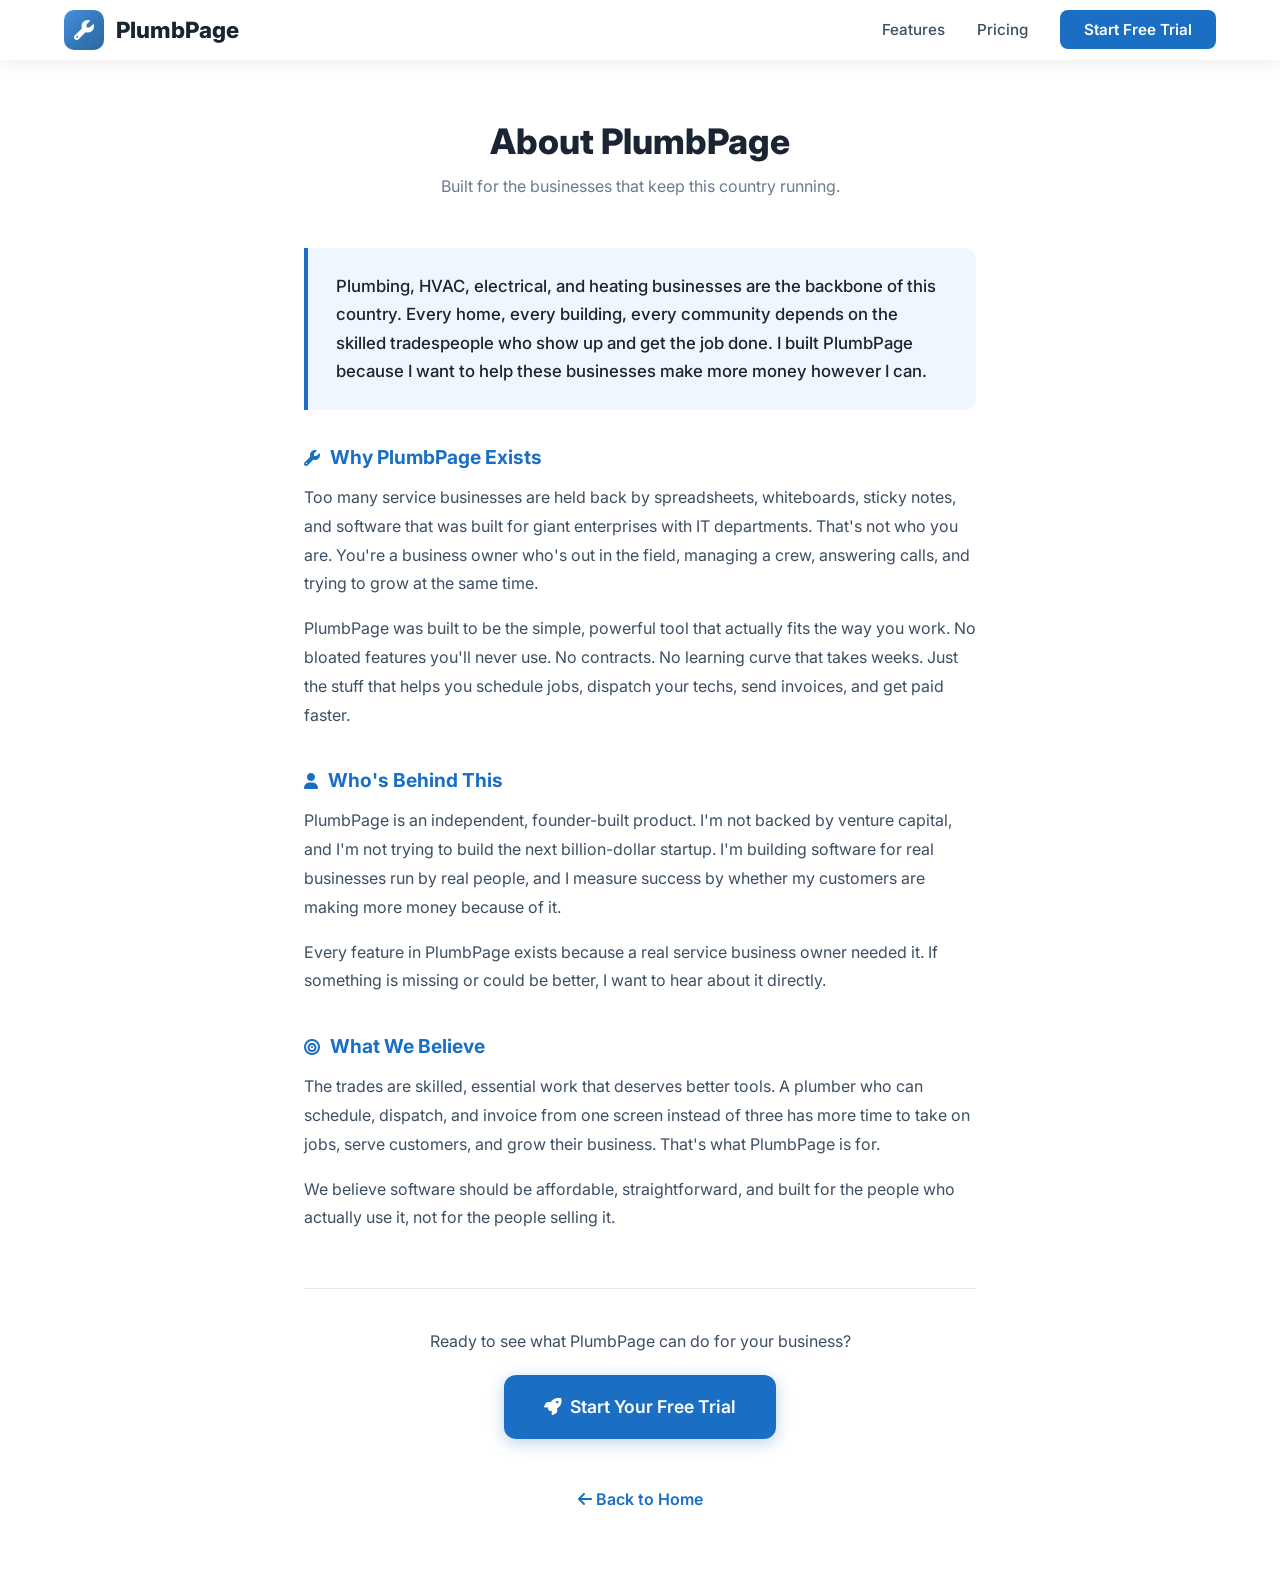
==== about.html @ 4abc488b "Add about page and link it from footer Co-Authored-By: Claude Opus 4.6 <noreply@anthropic.com>" ====
<!DOCTYPE html>
<html lang="en">
<head>
    <meta charset="UTF-8">
    <meta name="viewport" content="width=device-width, initial-scale=1.0">
    <title>PlumbPage — About</title>
    <meta name="description" content="PlumbPage was built to help plumbing, HVAC, electrical, and heating businesses make more money and run smarter. Learn why we built it.">
    <link rel="icon" type="image/png" href="assets/logo.png">
    <link rel="preconnect" href="https://fonts.googleapis.com">
    <link rel="preconnect" href="https://fonts.gstatic.com" crossorigin>
    <link href="https://fonts.googleapis.com/css2?family=Inter:wght@400;500;600;700;800&display=swap" rel="stylesheet">
    <link rel="stylesheet" href="https://cdnjs.cloudflare.com/ajax/libs/font-awesome/6.5.0/css/all.min.css">
    <link rel="stylesheet" href="assets/css/style.css">
    <style>
        .about-container { max-width: 720px; margin: 0 auto; padding: 120px 24px 80px; }
        .about-header { text-align: center; margin-bottom: 48px; }
        .about-header h1 { font-size: 2.2rem; font-weight: 800; color: var(--gray-900); margin-bottom: 12px; }
        .about-header p { color: var(--gray-500); font-size: 1rem; }
        .about-section { margin-bottom: 40px; }
        .about-section h2 {
            font-size: 1.2rem; font-weight: 700; color: var(--blue-500);
            margin-bottom: 14px; display: flex; align-items: center; gap: 10px;
        }
        .about-section h2 i { font-size: 1rem; }
        .about-section p {
            font-size: 1rem; line-height: 1.8; color: var(--gray-700); margin-bottom: 16px;
        }
        .about-highlight {
            background: var(--blue-50); border-left: 4px solid var(--blue-500);
            border-radius: 0 var(--radius) var(--radius) 0;
            padding: 24px 28px; margin: 36px 0;
        }
        .about-highlight p {
            font-size: 1.05rem; font-weight: 500; color: var(--gray-900);
            line-height: 1.7; margin: 0;
        }
        .about-cta {
            text-align: center; margin-top: 56px; padding-top: 40px;
            border-top: 1px solid var(--gray-200);
        }
        .about-cta p { color: var(--gray-700); font-size: 1rem; margin-bottom: 20px; }
        .about-cta .btn { display: inline-flex; align-items: center; gap: 8px; }
        .back-link { text-align: center; margin-top: 48px; }
        .back-link a { color: var(--blue-500); font-weight: 600; }
        .back-link a:hover { color: var(--blue-400); }
    </style>
</head>
<body>

<nav class="navbar scrolled">
    <div class="container">
        <a href="/" class="nav-logo" style="color: var(--gray-900);">
            <img src="assets/logo.png" alt="PlumbPage">
            PlumbPage
        </a>
        <ul class="nav-links">
            <li><a href="/#features">Features</a></li>
            <li><a href="/#pricing">Pricing</a></li>
            <li><a href="/#cta" class="nav-cta">Start Free Trial</a></li>
        </ul>
    </div>
</nav>

<div class="about-container">
    <div class="about-header">
        <h1>About PlumbPage</h1>
        <p>Built for the businesses that keep this country running.</p>
    </div>

    <div class="about-highlight">
        <p>Plumbing, HVAC, electrical, and heating businesses are the backbone of this country. Every home, every building, every community depends on the skilled tradespeople who show up and get the job done. I built PlumbPage because I want to help these businesses make more money however I can.</p>
    </div>

    <div class="about-section">
        <h2><i class="fas fa-wrench"></i> Why PlumbPage Exists</h2>
        <p>Too many service businesses are held back by spreadsheets, whiteboards, sticky notes, and software that was built for giant enterprises with IT departments. That's not who you are. You're a business owner who's out in the field, managing a crew, answering calls, and trying to grow at the same time.</p>
        <p>PlumbPage was built to be the simple, powerful tool that actually fits the way you work. No bloated features you'll never use. No contracts. No learning curve that takes weeks. Just the stuff that helps you schedule jobs, dispatch your techs, send invoices, and get paid faster.</p>
    </div>

    <div class="about-section">
        <h2><i class="fas fa-user"></i> Who's Behind This</h2>
        <p>PlumbPage is an independent, founder-built product. I'm not backed by venture capital, and I'm not trying to build the next billion-dollar startup. I'm building software for real businesses run by real people, and I measure success by whether my customers are making more money because of it.</p>
        <p>Every feature in PlumbPage exists because a real service business owner needed it. If something is missing or could be better, I want to hear about it directly.</p>
    </div>

    <div class="about-section">
        <h2><i class="fas fa-bullseye"></i> What We Believe</h2>
        <p>The trades are skilled, essential work that deserves better tools. A plumber who can schedule, dispatch, and invoice from one screen instead of three has more time to take on jobs, serve customers, and grow their business. That's what PlumbPage is for.</p>
        <p>We believe software should be affordable, straightforward, and built for the people who actually use it, not for the people selling it.</p>
    </div>

    <div class="about-cta">
        <p>Ready to see what PlumbPage can do for your business?</p>
        <a href="https://app.plumbpage.com/register" class="btn btn-primary btn-lg">
            <i class="fas fa-rocket"></i> Start Your Free Trial
        </a>
    </div>

    <div class="back-link">
        <a href="/"><i class="fas fa-arrow-left"></i> Back to Home</a>
    </div>
</div>

</body>
</html>
---- assets/css/style.css ----
/* ═══════════════════════════════════════════
   PlumbPage Marketing Site — Styles
   ═══════════════════════════════════════════ */

/* ── Reset & Base ── */
*, *::before, *::after { box-sizing: border-box; margin: 0; padding: 0; }

:root {
    --blue-900: #0a1628;
    --blue-800: #0f1f38;
    --blue-700: #142d4c;
    --blue-600: #1a4272;
    --blue-500: #1a6fc4;
    --blue-400: #2d8de8;
    --blue-300: #5eabf0;
    --blue-100: #e8f2fc;
    --blue-50:  #f0f6ff;
    --gray-900: #1a2433;
    --gray-700: #3d4f63;
    --gray-500: #6c7a8d;
    --gray-300: #b8c4d0;
    --gray-200: #e2e8f0;
    --gray-100: #f0f4f9;
    --gray-50:  #f8fafc;
    --white:    #ffffff;
    --green:    #198754;
    --orange:   #fd7e14;
    --red:      #dc3545;
    --radius:   12px;
    --radius-lg: 20px;
    --shadow-sm: 0 1px 3px rgba(0,0,0,.06);
    --shadow-md: 0 4px 16px rgba(0,0,0,.08);
    --shadow-lg: 0 12px 40px rgba(0,0,0,.12);
    --shadow-xl: 0 20px 60px rgba(0,0,0,.15);
    --transition: 0.3s cubic-bezier(.4,0,.2,1);
}

html { scroll-behavior: smooth; }

body {
    font-family: 'Inter', 'Segoe UI', system-ui, -apple-system, sans-serif;
    color: var(--gray-900);
    background: var(--white);
    line-height: 1.6;
    -webkit-font-smoothing: antialiased;
    overflow-x: hidden;
}

a { text-decoration: none; color: inherit; }
img { max-width: 100%; height: auto; }

.container {
    max-width: 1200px;
    margin: 0 auto;
    padding: 0 24px;
}

/* ── Typography ── */
h1, h2, h3, h4 { line-height: 1.2; font-weight: 700; }
h1 { font-size: clamp(2.2rem, 5vw, 3.5rem); }
h2 { font-size: clamp(1.8rem, 3.5vw, 2.5rem); }
h3 { font-size: 1.25rem; }

.section-label {
    display: inline-block;
    font-size: 0.8rem;
    font-weight: 700;
    text-transform: uppercase;
    letter-spacing: 2px;
    color: var(--blue-500);
    margin-bottom: 12px;
}

.section-title {
    margin-bottom: 16px;
    color: var(--gray-900);
}

.section-subtitle {
    font-size: 1.15rem;
    color: var(--gray-500);
    max-width: 640px;
    margin: 0 auto 48px;
}

.text-center { text-align: center; }

/* ── Buttons ── */
.btn {
    display: inline-flex;
    align-items: center;
    gap: 8px;
    padding: 14px 32px;
    border-radius: 10px;
    font-size: 1rem;
    font-weight: 600;
    border: none;
    cursor: pointer;
    transition: all var(--transition);
    white-space: nowrap;
}

.btn-primary {
    background: var(--blue-500);
    color: var(--white);
    box-shadow: 0 4px 16px rgba(26,111,196,.3);
}
.btn-primary:hover {
    background: var(--blue-400);
    transform: translateY(-2px);
    box-shadow: 0 8px 24px rgba(26,111,196,.4);
}

.btn-outline {
    background: transparent;
    color: var(--white);
    border: 2px solid rgba(255,255,255,.3);
}
.btn-outline:hover {
    background: rgba(255,255,255,.1);
    border-color: rgba(255,255,255,.6);
}

.btn-dark {
    background: var(--gray-900);
    color: var(--white);
}
.btn-dark:hover {
    background: var(--blue-700);
    transform: translateY(-2px);
}

.btn-white {
    background: var(--white);
    color: var(--blue-500);
    box-shadow: var(--shadow-md);
}
.btn-white:hover {
    transform: translateY(-2px);
    box-shadow: var(--shadow-lg);
}

.btn-lg {
    padding: 18px 40px;
    font-size: 1.1rem;
    border-radius: 12px;
}

/* ── Navbar ── */
.navbar {
    position: fixed;
    top: 0;
    left: 0;
    right: 0;
    z-index: 1000;
    padding: 16px 0;
    transition: all var(--transition);
}

.navbar.scrolled {
    background: rgba(255,255,255,.95);
    backdrop-filter: blur(20px);
    box-shadow: 0 2px 20px rgba(0,0,0,.08);
    padding: 10px 0;
}

.navbar .container {
    display: flex;
    align-items: center;
    justify-content: space-between;
}

.nav-logo {
    display: flex;
    align-items: center;
    gap: 12px;
    font-size: 1.4rem;
    font-weight: 800;
    color: var(--white);
}

.navbar.scrolled .nav-logo { color: var(--gray-900); }

.nav-logo img {
    width: 40px;
    height: 40px;
    border-radius: 10px;
}

.nav-links {
    display: flex;
    align-items: center;
    gap: 32px;
    list-style: none;
}

.nav-links a {
    font-size: 0.95rem;
    font-weight: 500;
    color: rgba(255,255,255,.8);
    transition: color var(--transition);
}

.nav-links a:hover { color: var(--white); }

.navbar.scrolled .nav-links a { color: var(--gray-700); }
.navbar.scrolled .nav-links a:hover { color: var(--blue-500); }

.nav-cta {
    padding: 10px 24px !important;
    background: var(--blue-500);
    color: var(--white) !important;
    border-radius: 8px;
    font-weight: 600 !important;
}
.nav-cta:hover {
    background: var(--blue-400) !important;
    color: var(--white) !important;
}

.nav-toggle {
    display: none;
    background: none;
    border: none;
    font-size: 1.5rem;
    color: var(--white);
    cursor: pointer;
}
.navbar.scrolled .nav-toggle { color: var(--gray-900); }

/* ── Hero ── */
.hero {
    position: relative;
    min-height: 100vh;
    display: flex;
    align-items: center;
    background: linear-gradient(135deg, var(--blue-900) 0%, var(--blue-700) 40%, var(--blue-600) 100%);
    overflow: hidden;
    padding: 120px 0 80px;
}

.hero::before {
    content: '';
    position: absolute;
    inset: 0;
    background: radial-gradient(circle at 70% 30%, rgba(45,141,232,.15) 0%, transparent 60%),
                radial-gradient(circle at 20% 80%, rgba(26,111,196,.1) 0%, transparent 50%);
}

.hero-grid {
    display: grid;
    grid-template-columns: 1fr 1.1fr;
    gap: 60px;
    align-items: center;
    position: relative;
    z-index: 1;
}

.hero-badge {
    display: inline-flex;
    align-items: center;
    gap: 8px;
    padding: 6px 16px;
    background: rgba(255,255,255,.1);
    border: 1px solid rgba(255,255,255,.15);
    border-radius: 100px;
    font-size: 0.85rem;
    color: var(--blue-300);
    margin-bottom: 24px;
    backdrop-filter: blur(10px);
}

.hero-badge i { font-size: 0.75rem; }

.hero h1 {
    color: var(--white);
    margin-bottom: 20px;
}

.hero h1 span {
    background: linear-gradient(135deg, var(--blue-300), #93ccff);
    -webkit-background-clip: text;
    -webkit-text-fill-color: transparent;
    background-clip: text;
}

.hero-description strong {
    color: #ff6b00;
    font-weight: 700;
}

.hero-description {
    font-size: 1.2rem;
    color: rgba(255,255,255,.7);
    margin-bottom: 36px;
    line-height: 1.7;
    max-width: 520px;
}

.hero-buttons {
    display: flex;
    gap: 16px;
    flex-wrap: wrap;
}

.hero-stats {
    display: flex;
    gap: 40px;
    margin-top: 48px;
    padding-top: 32px;
    border-top: 1px solid rgba(255,255,255,.1);
}

.hero-stat-value {
    font-size: 1.8rem;
    font-weight: 800;
    color: var(--white);
}

.hero-stat-label {
    font-size: 0.85rem;
    color: rgba(255,255,255,.5);
    margin-top: 4px;
}

.hero-image {
    position: relative;
}

.hero-image img {
    border-radius: var(--radius-lg);
    box-shadow: 0 30px 80px rgba(0,0,0,.4);
    border: 1px solid rgba(255,255,255,.1);
}

.hero-image-glow {
    position: absolute;
    inset: -20%;
    background: radial-gradient(circle, rgba(26,111,196,.2) 0%, transparent 70%);
    z-index: -1;
}

/* ── Logos / Social Proof ── */
.social-proof {
    padding: 60px 0;
    background: var(--gray-50);
    border-top: 1px solid var(--gray-200);
    border-bottom: 1px solid var(--gray-200);
}

.social-proof p strong {
    color: #ff6b00;
    font-weight: 700;
    text-transform: uppercase;
}

.section-subtitle strong {
    color: #ff6b00;
    font-weight: 700;
}

.social-proof p {
    text-align: center;
    font-size: 0.9rem;
    color: var(--gray-500);
    font-weight: 500;
    text-transform: uppercase;
    letter-spacing: 1.5px;
    margin-bottom: 32px;
}

.proof-stats {
    display: flex;
    justify-content: center;
    gap: 80px;
    flex-wrap: wrap;
}

.proof-stat {
    text-align: center;
}

.proof-stat-value {
    font-size: 2rem;
    font-weight: 800;
    color: var(--blue-500);
}

.proof-stat-label {
    font-size: 0.9rem;
    color: var(--gray-500);
    margin-top: 4px;
}

/* ── Features Section ── */
.features {
    padding: 100px 0;
    background: var(--white);
}

.features-grid {
    display: grid;
    grid-template-columns: repeat(3, 1fr);
    gap: 32px;
    margin-top: 16px;
}

.feature-card {
    padding: 36px;
    border-radius: var(--radius-lg);
    border: 1px solid var(--gray-200);
    transition: all var(--transition);
    background: var(--white);
}

.feature-card:hover {
    border-color: var(--blue-400);
    box-shadow: var(--shadow-lg);
    transform: translateY(-4px);
}

.feature-icon {
    width: 56px;
    height: 56px;
    border-radius: 14px;
    display: flex;
    align-items: center;
    justify-content: center;
    font-size: 1.4rem;
    margin-bottom: 20px;
}

.feature-icon.blue  { background: var(--blue-100); color: var(--blue-500); }
.feature-icon.green { background: #e8f5e9; color: var(--green); }
.feature-icon.orange { background: #fff3e0; color: var(--orange); }
.feature-icon.red   { background: #fce4ec; color: var(--red); }
.feature-icon.purple { background: #f3e5f5; color: #7b1fa2; }
.feature-icon.teal  { background: #e0f7fa; color: #00897b; }

.feature-card h3 {
    margin-bottom: 10px;
    color: var(--gray-900);
}

.feature-card p {
    color: var(--gray-500);
    font-size: 0.95rem;
    line-height: 1.6;
}

/* ── Screenshot Showcase ── */
.showcase {
    padding: 100px 0;
    background: var(--gray-50);
}

.showcase-tabs {
    display: flex;
    justify-content: center;
    gap: 8px;
    margin-bottom: 48px;
    flex-wrap: wrap;
}

.showcase-tab {
    padding: 10px 24px;
    border-radius: 100px;
    font-size: 0.9rem;
    font-weight: 600;
    border: 1px solid var(--gray-200);
    background: var(--white);
    color: var(--gray-500);
    cursor: pointer;
    transition: all var(--transition);
}

.showcase-tab:hover {
    border-color: var(--blue-400);
    color: var(--blue-500);
}

.showcase-tab.active {
    background: var(--blue-500);
    color: var(--white);
    border-color: var(--blue-500);
}

.showcase-image-wrapper {
    position: relative;
    max-width: 1000px;
    margin: 0 auto;
}

.showcase-image {
    border-radius: var(--radius-lg);
    box-shadow: var(--shadow-xl);
    border: 1px solid var(--gray-200);
    width: 100%;
    position: absolute;
    top: 0; left: 0;
    opacity: 0;
    transition: opacity 0.25s ease;
    pointer-events: none;
}

.showcase-image.active {
    position: relative;
    opacity: 1;
    pointer-events: auto;
}

.showcase-caption {
    text-align: center;
    margin-top: 24px;
    font-size: 0.95rem;
    color: var(--gray-500);
}

/* ── How It Works ── */
.how-it-works {
    padding: 100px 0;
    background: var(--white);
}

.steps {
    display: grid;
    grid-template-columns: repeat(3, 1fr);
    gap: 48px;
    margin-top: 16px;
}

.step {
    text-align: center;
    position: relative;
}

.step-number {
    width: 64px;
    height: 64px;
    border-radius: 50%;
    background: var(--blue-100);
    color: var(--blue-500);
    font-size: 1.5rem;
    font-weight: 800;
    display: flex;
    align-items: center;
    justify-content: center;
    margin: 0 auto 20px;
}

.step h3 { margin-bottom: 10px; }

.step p {
    color: var(--gray-500);
    font-size: 0.95rem;
}

/* ── Pricing ── */
.pricing {
    padding: 100px 0;
    background: var(--gray-50);
}

.pricing-grid {
    display: grid;
    grid-template-columns: repeat(3, 1fr);
    gap: 24px;
    max-width: 960px;
    margin: 0 auto;
}

.pricing-card {
    background: var(--white);
    border-radius: var(--radius-lg);
    padding: 40px;
    border: 2px solid var(--gray-200);
    transition: all var(--transition);
    position: relative;
}

.pricing-card.featured {
    border-color: var(--blue-500);
    box-shadow: var(--shadow-lg);
}

.pricing-card.featured::before {
    content: 'Most Popular';
    position: absolute;
    top: -14px;
    left: 50%;
    transform: translateX(-50%);
    background: var(--blue-500);
    color: var(--white);
    padding: 4px 20px;
    border-radius: 100px;
    font-size: 0.8rem;
    font-weight: 700;
}

.pricing-name {
    font-size: 1.1rem;
    font-weight: 700;
    color: var(--gray-900);
    margin-bottom: 8px;
}

.pricing-price {
    font-size: 3rem;
    font-weight: 800;
    color: var(--gray-900);
    margin-bottom: 4px;
}

.pricing-price span {
    font-size: 1rem;
    font-weight: 500;
    color: var(--gray-500);
}

.pricing-description {
    font-size: 0.9rem;
    color: var(--gray-500);
    margin-bottom: 28px;
    padding-bottom: 28px;
    border-bottom: 1px solid var(--gray-200);
}

.pricing-features {
    list-style: none;
    margin-bottom: 32px;
}

.pricing-features li {
    padding: 8px 0;
    font-size: 0.95rem;
    color: var(--gray-700);
    display: flex;
    align-items: center;
    gap: 12px;
}

.pricing-features li i {
    color: var(--green);
    font-size: 0.85rem;
    width: 20px;
    text-align: center;
}

.pricing-card .btn { width: 100%; justify-content: center; }

/* ── Testimonials ── */
.testimonials {
    padding: 100px 0;
    background: var(--white);
}

.testimonials-grid {
    display: grid;
    grid-template-columns: repeat(3, 1fr);
    gap: 32px;
}

.testimonial-card {
    padding: 32px;
    border-radius: var(--radius-lg);
    border: 1px solid var(--gray-200);
    background: var(--white);
}

.testimonial-stars {
    color: #f59e0b;
    margin-bottom: 16px;
    font-size: 0.9rem;
}

.testimonial-text {
    font-size: 1rem;
    color: var(--gray-700);
    line-height: 1.7;
    margin-bottom: 20px;
}

.testimonial-author {
    display: flex;
    align-items: center;
    gap: 12px;
}

.testimonial-avatar {
    width: 44px;
    height: 44px;
    border-radius: 50%;
    background: var(--blue-100);
    color: var(--blue-500);
    display: flex;
    align-items: center;
    justify-content: center;
    font-weight: 700;
    font-size: 0.9rem;
}

.testimonial-name {
    font-weight: 600;
    font-size: 0.95rem;
}

.testimonial-role {
    font-size: 0.8rem;
    color: var(--gray-500);
}

/* ── CTA Section ── */
.cta {
    padding: 100px 0;
    background: linear-gradient(135deg, var(--blue-900) 0%, var(--blue-700) 50%, var(--blue-600) 100%);
    position: relative;
    overflow: hidden;
}

.cta::before {
    content: '';
    position: absolute;
    inset: 0;
    background: radial-gradient(circle at 30% 50%, rgba(45,141,232,.15) 0%, transparent 60%);
}

.cta .container {
    position: relative;
    z-index: 1;
    text-align: center;
}

.cta h2 {
    color: var(--white);
    margin-bottom: 16px;
}

.cta p {
    color: rgba(255,255,255,.7);
    font-size: 1.15rem;
    max-width: 540px;
    margin: 0 auto 36px;
}

.cta-buttons {
    display: flex;
    justify-content: center;
    gap: 16px;
    flex-wrap: wrap;
}

/* ── Footer ── */
.footer {
    padding: 60px 0 30px;
    background: var(--blue-900);
    color: rgba(255,255,255,.6);
}

.footer-grid {
    display: grid;
    grid-template-columns: 1.5fr 1fr 1fr 1fr;
    gap: 48px;
    margin-bottom: 48px;
}

.footer-brand {
    display: flex;
    align-items: center;
    gap: 12px;
    font-size: 1.3rem;
    font-weight: 800;
    color: var(--white);
    margin-bottom: 16px;
}

.footer-brand img {
    width: 36px;
    height: 36px;
    border-radius: 8px;
}

.footer-description {
    font-size: 0.9rem;
    line-height: 1.7;
    max-width: 300px;
}

.footer h4 {
    color: var(--white);
    font-size: 0.9rem;
    text-transform: uppercase;
    letter-spacing: 1px;
    margin-bottom: 20px;
}

.footer-links {
    list-style: none;
}

.footer-links li { margin-bottom: 10px; }

.footer-links a {
    font-size: 0.9rem;
    color: rgba(255,255,255,.6);
    transition: color var(--transition);
}

.footer-links a:hover { color: var(--white); }

.footer-bottom {
    padding-top: 30px;
    border-top: 1px solid rgba(255,255,255,.1);
    display: flex;
    justify-content: space-between;
    align-items: center;
    font-size: 0.85rem;
}

.footer-social {
    display: flex;
    gap: 16px;
}

.footer-social a {
    color: rgba(255,255,255,.5);
    font-size: 1.1rem;
    transition: color var(--transition);
}

.footer-social a:hover { color: var(--white); }

/* ── Responsive ── */
@media (max-width: 968px) {
    .hero-grid { grid-template-columns: 1fr; text-align: center; }
    .hero-description { margin-left: auto; margin-right: auto; }
    .hero-buttons { justify-content: center; }
    .hero-stats { justify-content: center; }
    .hero-image { margin-top: 40px; }
    .features-grid { grid-template-columns: repeat(2, 1fr); }
    .steps { grid-template-columns: 1fr; gap: 32px; }
    .pricing-grid { grid-template-columns: 1fr; max-width: 400px; }
    .tech-app-section > .container > div { grid-template-columns: 1fr !important; text-align: center; }
    .tech-app-section .section-title { text-align: center !important; }
    .testimonials-grid { grid-template-columns: 1fr; }
    .footer-grid { grid-template-columns: repeat(2, 1fr); }
    .features { padding: 60px 0; }
    .showcase { padding: 60px 0; }
    .how-it-works { padding: 60px 0; }
    .pricing { padding: 60px 0; }
    .cta { padding: 60px 0; }
}

@media (max-width: 640px) {
    .nav-links { display: none; }
    .nav-links.open {
        display: flex;
        flex-direction: column;
        position: absolute;
        top: 100%;
        left: 0;
        right: 0;
        background: var(--white);
        padding: 24px;
        box-shadow: var(--shadow-lg);
        border-radius: 0 0 var(--radius) var(--radius);
        gap: 12px;
    }
    .nav-links.open a { color: var(--gray-700); }
    .nav-links.open .nav-cta { text-align: center; }
    .nav-toggle { display: block; }
    .features-grid { grid-template-columns: 1fr; }
    .feature-card { padding: 24px; }
    .tech-app-section > .container > div { grid-template-columns: 1fr !important; }
    section > .container > div[style*="grid-template-columns:repeat(3"] { grid-template-columns: 1fr !important; }
    .hero { padding: 100px 0 60px; min-height: auto; }
    .hero h1 { font-size: 1.8rem; }
    .hero-description { font-size: 1rem; }
    .hero-badge { font-size: 0.75rem; }
    .hero-buttons { flex-direction: column; align-items: center; }
    .hero-buttons .btn { width: 100%; justify-content: center; }
    .hero-stats { gap: 20px; flex-wrap: wrap; justify-content: center; }
    .hero-stat-value { font-size: 1.4rem; }
    .social-proof { padding: 40px 0; }
    .social-proof p { font-size: 0.75rem; letter-spacing: 1px; }
    .proof-stats { gap: 24px; }
    .proof-stat-value { font-size: 1.4rem; }
    .section-subtitle { font-size: 1rem; margin-bottom: 32px; }
    .showcase-tabs { gap: 4px; }
    .showcase-tab { padding: 6px 12px; font-size: 0.75rem; }
    .pricing-card { padding: 28px; }
    .pricing-price { font-size: 2.4rem; }
    .cta h2 { font-size: 1.5rem; }
    .cta p { font-size: 1rem; }
    .cta-buttons { flex-direction: column; align-items: center; }
    .cta-buttons .btn { width: 100%; justify-content: center; }
    .footer-grid { grid-template-columns: 1fr; gap: 32px; }
    .footer-bottom { flex-direction: column; gap: 16px; text-align: center; }
    .footer { padding: 40px 0 24px; }
    .container { padding: 0 16px; }
}
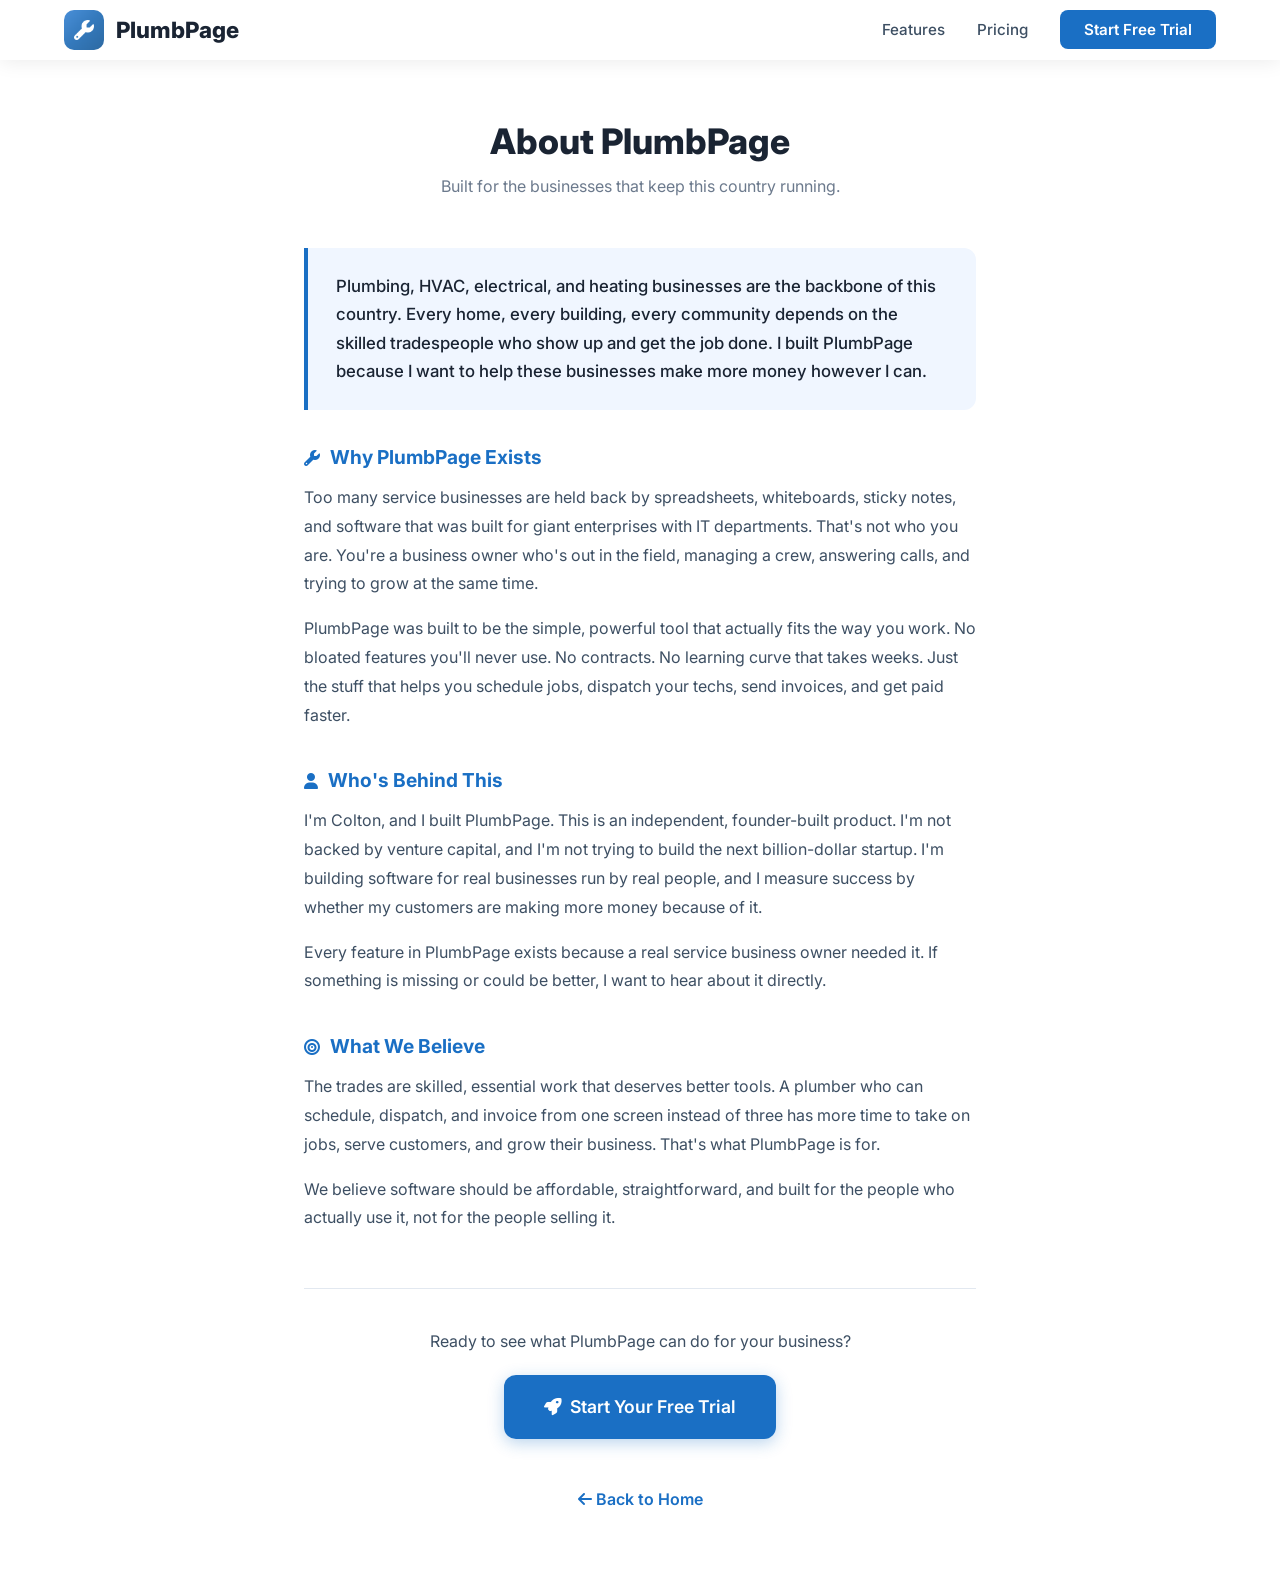
==== commit 647291c8: "Add founder name to about page Co-Authored-By: Claude Opus 4.6 <noreply@anthropic.com>" ====
--- a/about.html
+++ b/about.html
@@ -79,7 +79,7 @@
 
     <div class="about-section">
         <h2><i class="fas fa-user"></i> Who's Behind This</h2>
-        <p>PlumbPage is an independent, founder-built product. I'm not backed by venture capital, and I'm not trying to build the next billion-dollar startup. I'm building software for real businesses run by real people, and I measure success by whether my customers are making more money because of it.</p>
+        <p>I'm Colton, and I built PlumbPage. This is an independent, founder-built product. I'm not backed by venture capital, and I'm not trying to build the next billion-dollar startup. I'm building software for real businesses run by real people, and I measure success by whether my customers are making more money because of it.</p>
         <p>Every feature in PlumbPage exists because a real service business owner needed it. If something is missing or could be better, I want to hear about it directly.</p>
     </div>
 
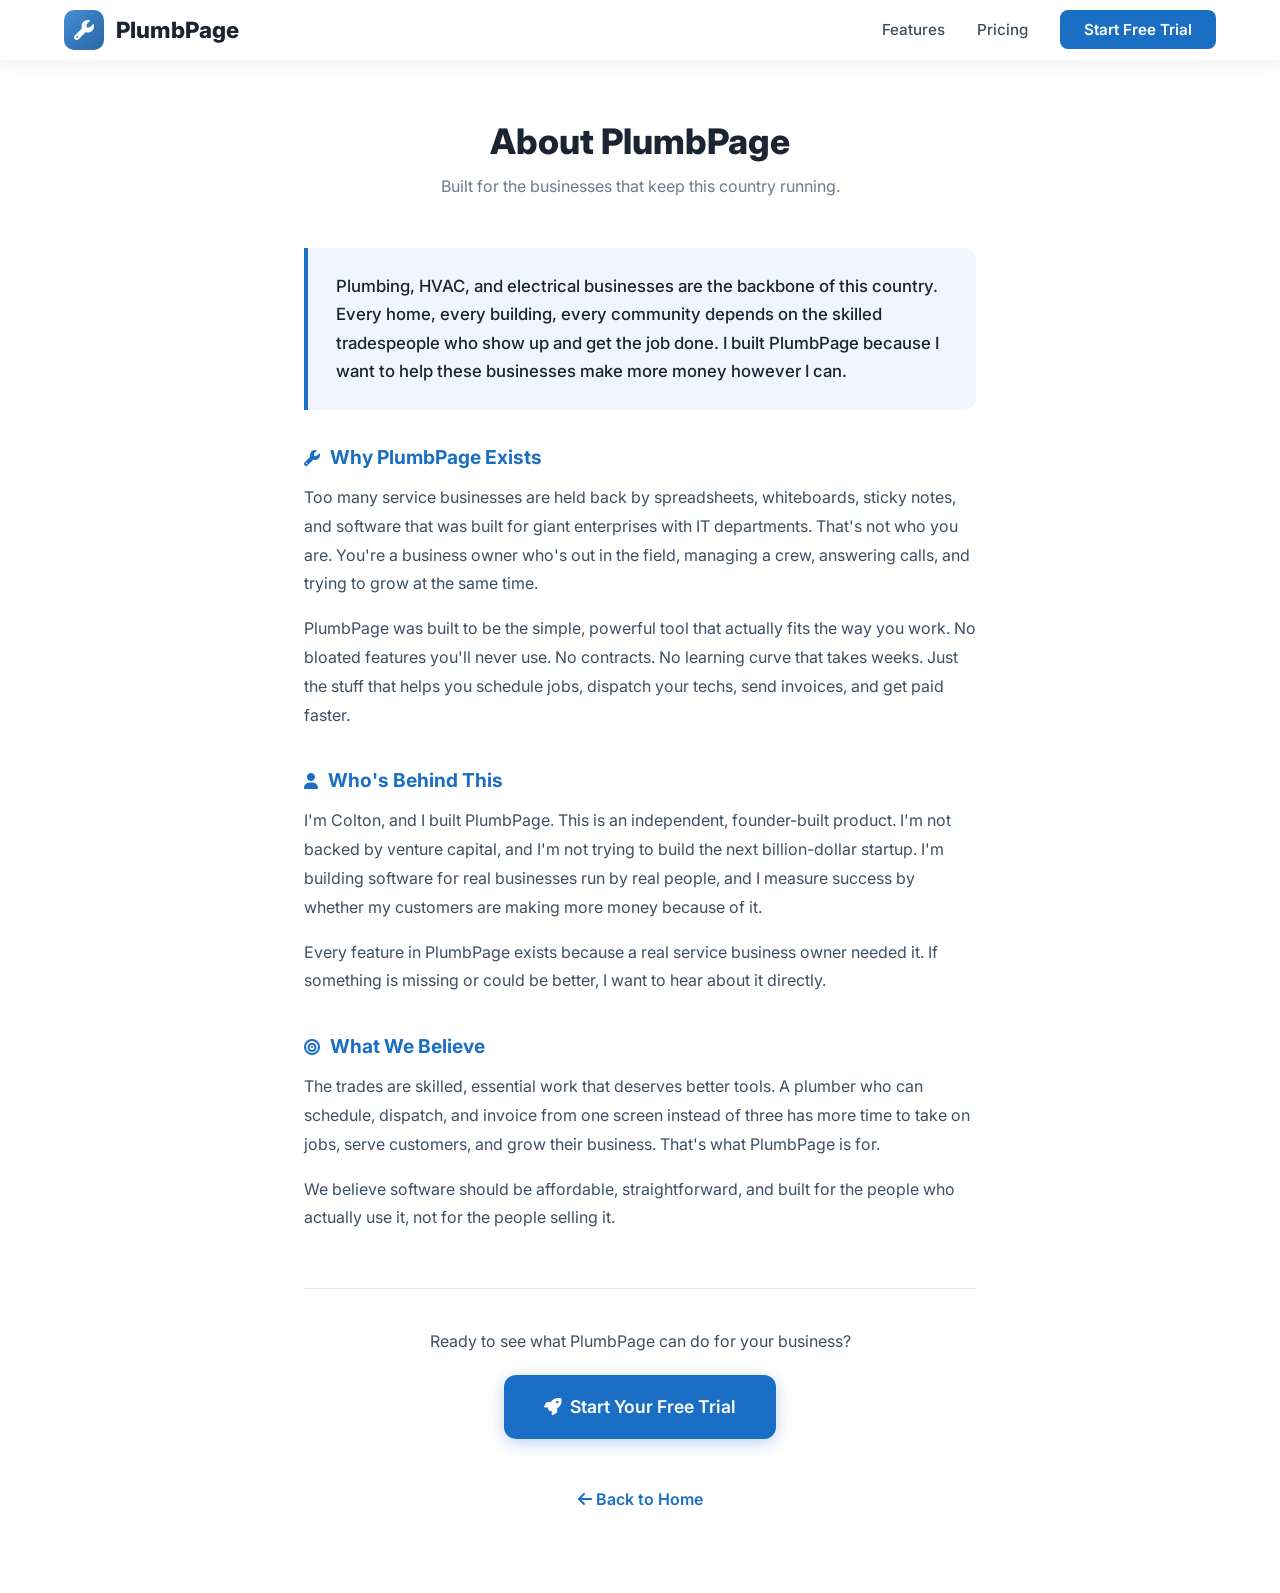
==== commit eb1aeac9: "Remove redundant "heating" — HVAC already covers it Replaced all instances of "plumbing, HVAC, elect" ====
--- a/about.html
+++ b/about.html
@@ -4,7 +4,7 @@
     <meta charset="UTF-8">
     <meta name="viewport" content="width=device-width, initial-scale=1.0">
     <title>PlumbPage — About</title>
-    <meta name="description" content="PlumbPage was built to help plumbing, HVAC, electrical, and heating businesses make more money and run smarter. Learn why we built it.">
+    <meta name="description" content="PlumbPage was built to help plumbing, HVAC, and electrical businesses make more money and run smarter. Learn why we built it.">
     <link rel="icon" type="image/png" href="assets/logo.png">
     <link rel="preconnect" href="https://fonts.googleapis.com">
     <link rel="preconnect" href="https://fonts.gstatic.com" crossorigin>
@@ -68,7 +68,7 @@
     </div>
 
     <div class="about-highlight">
-        <p>Plumbing, HVAC, electrical, and heating businesses are the backbone of this country. Every home, every building, every community depends on the skilled tradespeople who show up and get the job done. I built PlumbPage because I want to help these businesses make more money however I can.</p>
+        <p>Plumbing, HVAC, and electrical businesses are the backbone of this country. Every home, every building, every community depends on the skilled tradespeople who show up and get the job done. I built PlumbPage because I want to help these businesses make more money however I can.</p>
     </div>
 
     <div class="about-section">
--- a/assets/css/style.css
+++ b/assets/css/style.css
@@ -260,14 +260,15 @@
     display: inline-flex;
     align-items: center;
     gap: 8px;
-    padding: 6px 16px;
-    background: rgba(255,255,255,.1);
-    border: 1px solid rgba(255,255,255,.15);
-    border-radius: 100px;
+    padding: 0;
+    background: none;
+    border: none;
+    border-radius: 0;
     font-size: 0.85rem;
     color: var(--blue-300);
     margin-bottom: 24px;
-    backdrop-filter: blur(10px);
+    font-weight: 500;
+    letter-spacing: 0.02em;
 }
 
 .hero-badge i { font-size: 0.75rem; }
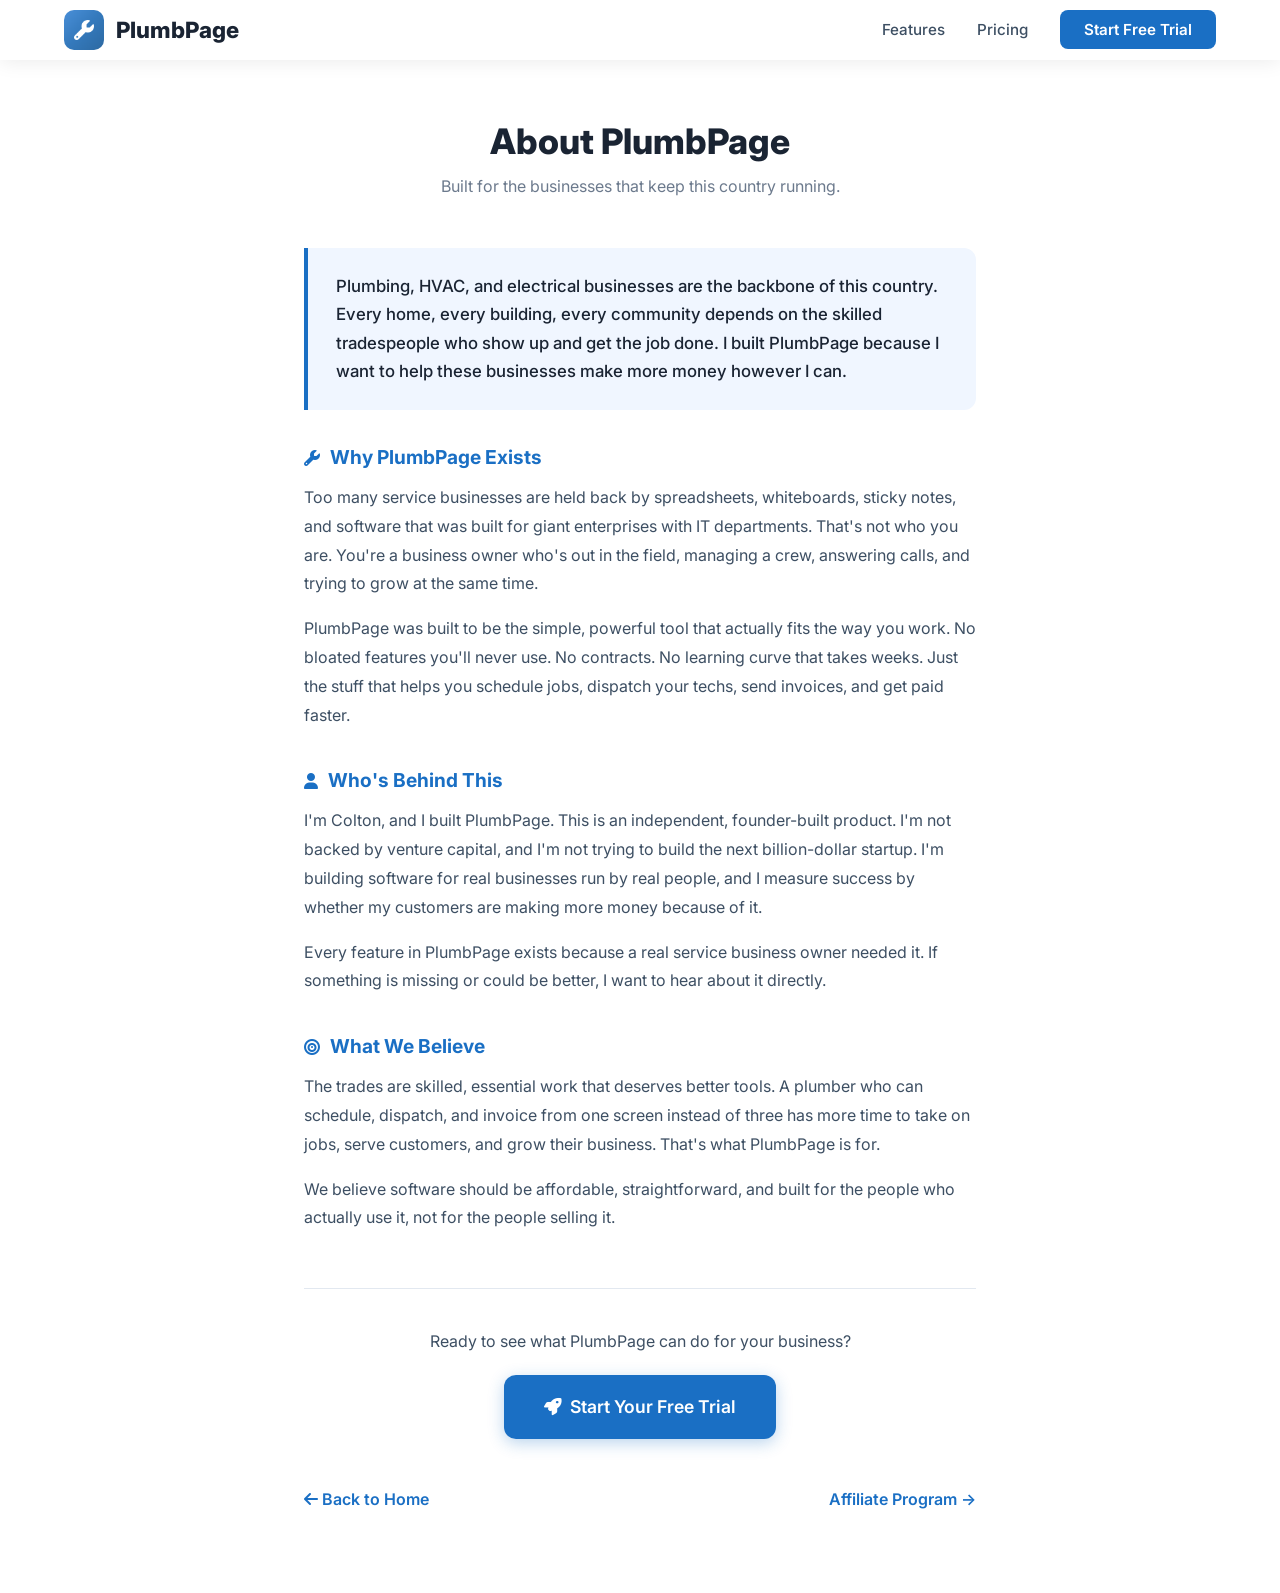
==== commit 5a28a011: "Add affiliate program link to site footer and about page Co-Authored-By: Claude Sonnet 4.6 <noreply@" ====
--- a/about.html
+++ b/about.html
@@ -3,8 +3,48 @@
 <head>
     <meta charset="UTF-8">
     <meta name="viewport" content="width=device-width, initial-scale=1.0">
-    <title>PlumbPage — About</title>
-    <meta name="description" content="PlumbPage was built to help plumbing, HVAC, and electrical businesses make more money and run smarter. Learn why we built it.">
+    <title>About PlumbPage | Founder-Built Field Service Software for Plumbers</title>
+    <meta name="description" content="PlumbPage was built by someone who saw plumbing businesses drowning in paperwork. Learn who we are, why we built it, and what makes PlumbPage different from generic field service software.">
+    <meta name="robots" content="index, follow">
+    <link rel="canonical" href="https://plumbpage.com/about.html">
+    <meta property="og:type" content="website">
+    <meta property="og:url" content="https://plumbpage.com/about.html">
+    <meta property="og:title" content="About PlumbPage | Founder-Built Field Service Software">
+    <meta property="og:description" content="PlumbPage was built for plumbing, HVAC, and electrical businesses by someone who saw the industry firsthand. No fluff — just tools that help you run a tighter operation.">
+    <meta property="og:image" content="https://plumbpage.com/assets/screenshots/dashboard.png">
+    <meta property="og:site_name" content="PlumbPage">
+    <meta name="twitter:card" content="summary_large_image">
+    <meta name="twitter:title" content="About PlumbPage | Founder-Built Field Service Software">
+    <meta name="twitter:description" content="PlumbPage was built for plumbing, HVAC, and electrical businesses by someone who saw the industry firsthand.">
+    <meta name="twitter:image" content="https://plumbpage.com/assets/screenshots/dashboard.png">
+    <script type="application/ld+json">
+    {
+      "@context": "https://schema.org",
+      "@type": "AboutPage",
+      "name": "About PlumbPage",
+      "url": "https://plumbpage.com/about.html",
+      "description": "PlumbPage is all-in-one field service management software built for plumbing, HVAC, and electrical businesses.",
+      "breadcrumb": {
+        "@type": "BreadcrumbList",
+        "itemListElement": [
+          { "@type": "ListItem", "position": 1, "name": "PlumbPage", "item": "https://plumbpage.com" },
+          { "@type": "ListItem", "position": 2, "name": "About", "item": "https://plumbpage.com/about.html" }
+        ]
+      },
+      "publisher": {
+        "@type": "Organization",
+        "name": "PlumbPage",
+        "url": "https://plumbpage.com",
+        "logo": "https://plumbpage.com/assets/logo.png",
+        "description": "All-in-one field service management software for plumbing, HVAC, and electrical businesses.",
+        "contactPoint": {
+          "@type": "ContactPoint",
+          "email": "colton@plumbpage.com",
+          "contactType": "customer support"
+        }
+      }
+    }
+    </script>
     <link rel="icon" type="image/png" href="assets/logo.png">
     <link rel="preconnect" href="https://fonts.googleapis.com">
     <link rel="preconnect" href="https://fonts.gstatic.com" crossorigin>
@@ -58,6 +98,9 @@
             <li><a href="/#pricing">Pricing</a></li>
             <li><a href="/#cta" class="nav-cta">Start Free Trial</a></li>
         </ul>
+        <button class="nav-toggle" aria-label="Toggle menu">
+            <i class="fas fa-bars"></i>
+        </button>
     </div>
 </nav>
 
@@ -96,8 +139,9 @@
         </a>
     </div>
 
-    <div class="back-link">
+    <div class="back-link" style="display:flex;justify-content:space-between;align-items:center;flex-wrap:wrap;gap:12px;">
         <a href="/"><i class="fas fa-arrow-left"></i> Back to Home</a>
+        <a href="https://app.plumbpage.com/affiliates/apply">Affiliate Program →</a>
     </div>
 </div>
 
--- a/assets/css/style.css
+++ b/assets/css/style.css
@@ -33,6 +33,8 @@
     --shadow-lg: 0 12px 40px rgba(0,0,0,.12);
     --shadow-xl: 0 20px 60px rgba(0,0,0,.15);
     --transition: 0.3s cubic-bezier(.4,0,.2,1);
+    --ease-out: cubic-bezier(0.23, 1, 0.32, 1);
+    --ease-in-out: cubic-bezier(0.77, 0, 0.175, 1);
 }
 
 html { scroll-behavior: smooth; }
@@ -96,7 +98,7 @@
     font-weight: 600;
     border: none;
     cursor: pointer;
-    transition: all var(--transition);
+    transition: transform 160ms var(--ease-out), box-shadow 160ms var(--ease-out), background-color 160ms var(--ease-out), border-color 160ms var(--ease-out);
     white-space: nowrap;
 }
 
@@ -110,6 +112,7 @@
     transform: translateY(-2px);
     box-shadow: 0 8px 24px rgba(26,111,196,.4);
 }
+.btn-primary:active { transform: scale(0.97); box-shadow: 0 2px 8px rgba(26,111,196,.3); }
 
 .btn-outline {
     background: transparent;
@@ -120,6 +123,7 @@
     background: rgba(255,255,255,.1);
     border-color: rgba(255,255,255,.6);
 }
+.btn-outline:active { transform: scale(0.97); }
 
 .btn-dark {
     background: var(--gray-900);
@@ -129,6 +133,7 @@
     background: var(--blue-700);
     transform: translateY(-2px);
 }
+.btn-dark:active { transform: scale(0.97); }
 
 .btn-white {
     background: var(--white);
@@ -139,6 +144,7 @@
     transform: translateY(-2px);
     box-shadow: var(--shadow-lg);
 }
+.btn-white:active { transform: scale(0.97); box-shadow: var(--shadow-sm); }
 
 .btn-lg {
     padding: 18px 40px;
@@ -154,7 +160,7 @@
     right: 0;
     z-index: 1000;
     padding: 16px 0;
-    transition: all var(--transition);
+    transition: background-color 0.3s var(--ease-out), box-shadow 0.3s var(--ease-out), padding 0.3s var(--ease-out);
 }
 
 .navbar.scrolled {
@@ -217,6 +223,7 @@
     background: var(--blue-400) !important;
     color: var(--white) !important;
 }
+.nav-cta:active { transform: scale(0.97) !important; }
 
 .nav-toggle {
     display: none;
@@ -410,7 +417,7 @@
     padding: 36px;
     border-radius: var(--radius-lg);
     border: 1px solid var(--gray-200);
-    transition: all var(--transition);
+    transition: transform 200ms var(--ease-out), box-shadow 200ms var(--ease-out), border-color 200ms var(--ease-out);
     background: var(--white);
 }
 
@@ -419,6 +426,13 @@
     box-shadow: var(--shadow-lg);
     transform: translateY(-4px);
 }
+
+.features-grid .feature-card:nth-child(1) { transition-delay: 0ms; }
+.features-grid .feature-card:nth-child(2) { transition-delay: 40ms; }
+.features-grid .feature-card:nth-child(3) { transition-delay: 80ms; }
+.features-grid .feature-card:nth-child(4) { transition-delay: 40ms; }
+.features-grid .feature-card:nth-child(5) { transition-delay: 80ms; }
+.features-grid .feature-card:nth-child(6) { transition-delay: 120ms; }
 
 .feature-icon {
     width: 56px;
@@ -472,8 +486,9 @@
     background: var(--white);
     color: var(--gray-500);
     cursor: pointer;
-    transition: all var(--transition);
-}
+    transition: background-color 160ms var(--ease-out), border-color 160ms var(--ease-out), color 160ms var(--ease-out);
+}
+.showcase-tab:active { transform: scale(0.97); }
 
 .showcase-tab:hover {
     border-color: var(--blue-400);
@@ -575,7 +590,7 @@
     border-radius: var(--radius-lg);
     padding: 40px;
     border: 2px solid var(--gray-200);
-    transition: all var(--transition);
+    transition: transform 200ms var(--ease-out), box-shadow 200ms var(--ease-out), border-color 200ms var(--ease-out);
     position: relative;
 }
 
